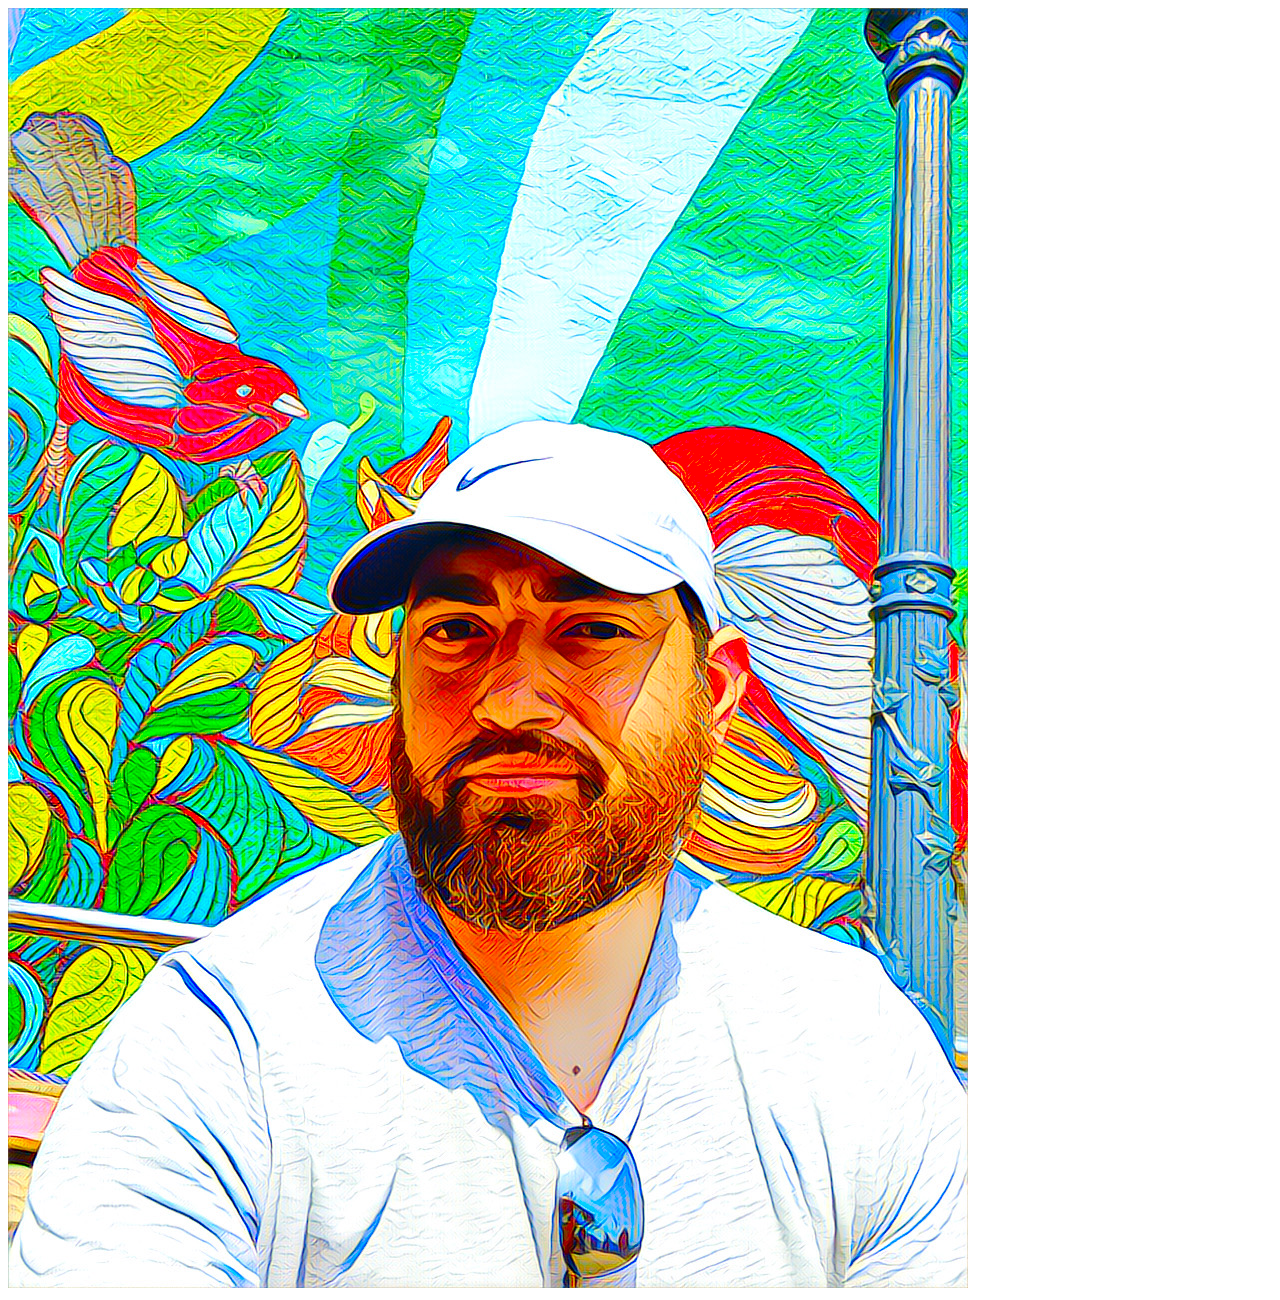
==== index.html @ 51881561 "add my image" ====
<!DOCTYPE html>
<html lang="en">
  <head>
    <meta charset="UTF-8" />
    <meta http-equiv="X-UA-Compatible" content="IE=edge" />
    <meta name="viewport" content="width=device-width, initial-scale=1.0" />
    <title>Jarrod Medrano</title>
  </head>
  <body>
    <img src="jarrod_medrano.JPG" alt="Jarrod" />
  </body>
</html>
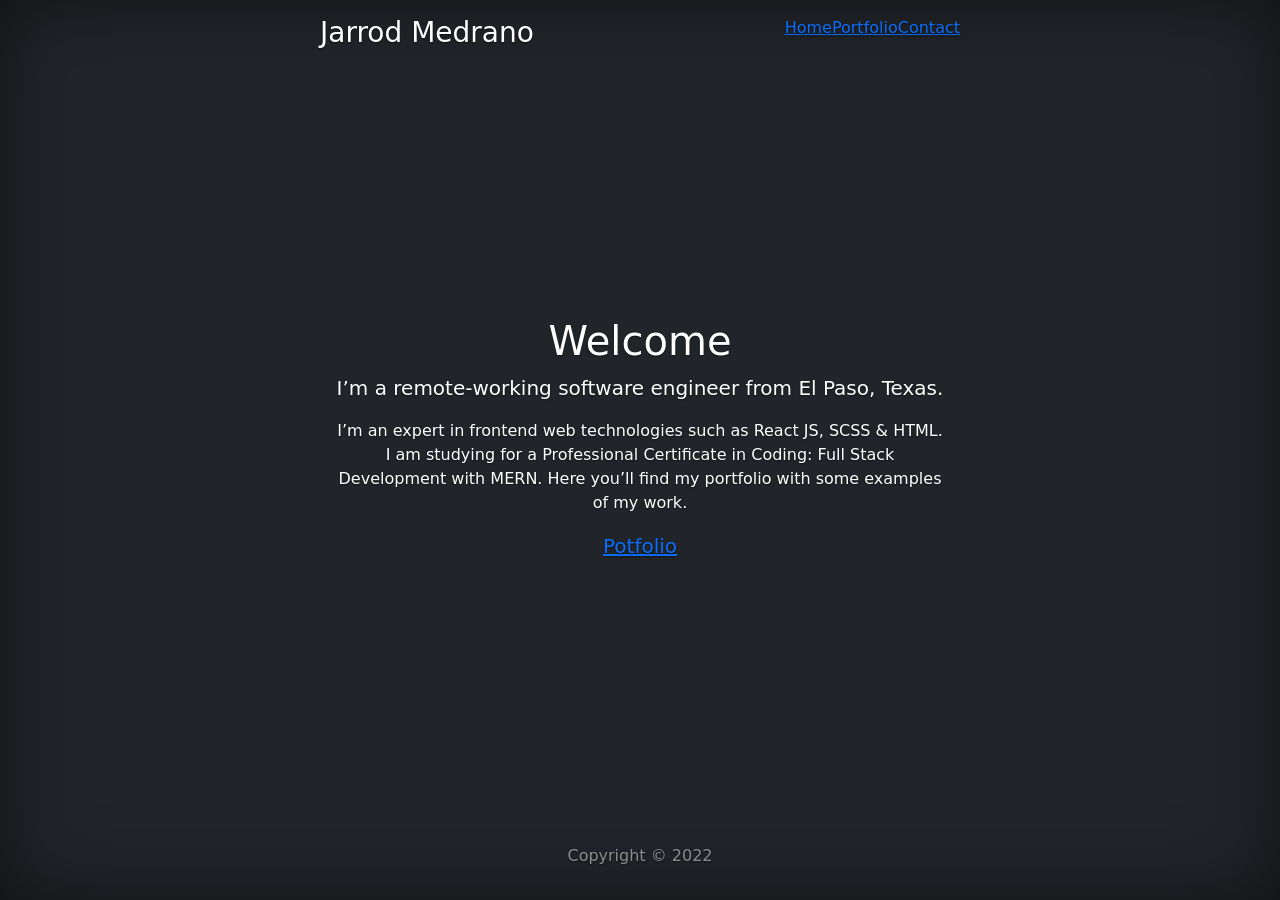
==== commit 8c263183: "add static site" ====
--- a/index.html
+++ b/index.html
@@ -1,12 +1 @@
-<!DOCTYPE html>
-<html lang="en">
-  <head>
-    <meta charset="UTF-8" />
-    <meta http-equiv="X-UA-Compatible" content="IE=edge" />
-    <meta name="viewport" content="width=device-width, initial-scale=1.0" />
-    <title>Jarrod Medrano</title>
-  </head>
-  <body>
-    <img src="jarrod_medrano.JPG" alt="Jarrod" />
-  </body>
-</html>
+<!DOCTYPE html><html class="h-100"><head><meta charSet="utf-8"/><meta name="viewport" content="width=device-width"/><meta name="next-head-count" content="2"/><link rel="preload" href="/_next/static/css/56bc681e3f236d8c.css" as="style"/><link rel="stylesheet" href="/_next/static/css/56bc681e3f236d8c.css" data-n-g=""/><noscript data-n-css=""></noscript><script defer="" nomodule="" src="/_next/static/chunks/polyfills-5cd94c89d3acac5f.js"></script><script src="/_next/static/chunks/webpack-d7b038a63b619762.js" defer=""></script><script src="/_next/static/chunks/framework-00b57966872fc495.js" defer=""></script><script src="/_next/static/chunks/main-5edafe5a2bb106f5.js" defer=""></script><script src="/_next/static/chunks/pages/_app-24f7ed5441c343df.js" defer=""></script><script src="/_next/static/chunks/808-5c45a5057a2e0d2e.js" defer=""></script><script src="/_next/static/chunks/pages/index-cc2489e1a160917e.js" defer=""></script><script src="/_next/static/taG13bpdkdqNGTV50spVL/_buildManifest.js" defer=""></script><script src="/_next/static/taG13bpdkdqNGTV50spVL/_ssgManifest.js" defer=""></script><script src="/_next/static/taG13bpdkdqNGTV50spVL/_middlewareManifest.js" defer=""></script></head><body class="d-flex h-100 text-center text-white bg-dark"><div class="cover-container d-flex w-100 h-100 p-3 mx-auto flex-column"><header class="mb-auto"><div><h3 class="float-md-start mb-0">Jarrod Medrano</h3><nav class="nav nav-masthead justify-content-center float-md-end"><a href="/">Home</a><a href="/portfolio">Portfolio</a><a href="/portfolio">Contact</a></nav></div></header><div id="__next"><div><main class="px-3"><h1>Welcome</h1><p class="lead">I’m a remote-working software engineer from El Paso, Texas.</p><p>I’m an expert in frontend web technologies such as React JS, SCSS &amp; HTML. I am studying for a Professional Certificate in Coding: Full Stack Development with MERN. Here you’ll find my portfolio with some examples of my work.</p><p class="lead"><a href="/portfolio">Potfolio</a></p></main></div></div><footer class="mt-auto text-white-50"><p>Copyright © 2022</p></footer><script id="__NEXT_DATA__" type="application/json">{"props":{"pageProps":{}},"page":"/","query":{},"buildId":"taG13bpdkdqNGTV50spVL","nextExport":true,"isFallback":false,"scriptLoader":[]}</script></div></body></html>
